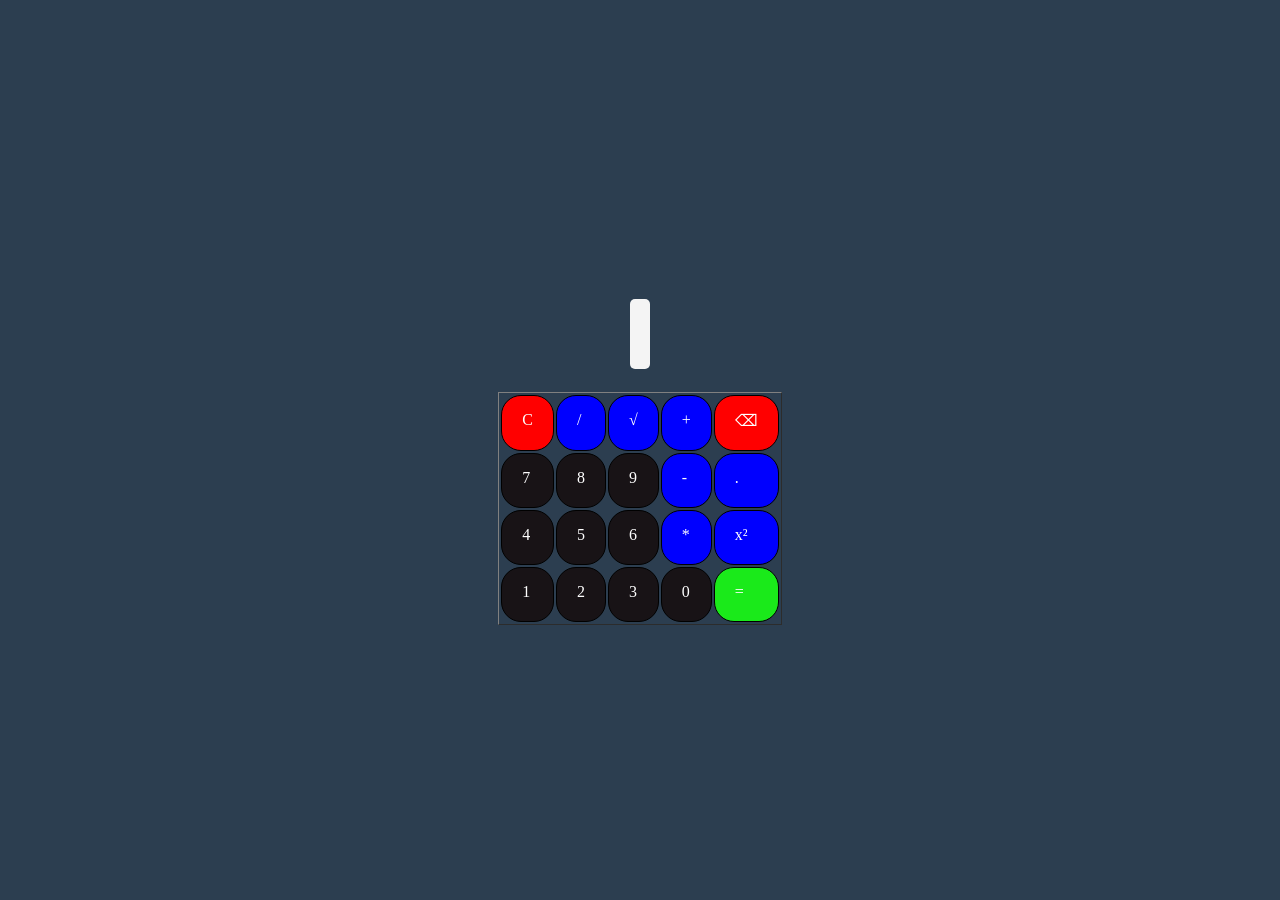
==== index.html @ 6fac0949 "Rename scelet.html to index.html" ====
<!DOCTYPE html>
<html lang="en">
<head>
    <meta charset="UTF-8">
    <meta name="viewport" content="width=device-width, initial-scale=1.0">
    <title>Calculator</title>
    
    <script src="index.js" defer></script>
    <link rel="stylesheet" href="colors.css"
</head>
<body>
    <h2 id="result">  </h2>
 <table class="table" border="1">
    <tr>
        <td class="A">C</td>
        <td class="operator">/</td>
        <td class="operator">√</td>
        <td class="operator">+</td>
        <td class="A">⌫</td>
    </tr>
    <tr>
        <td class="number">7</td>
        <td class="number">8</td>
        <td class="number">9</td>
        <td class="operator">-</td>
        <td class="operator">.</td>
        </td>
    </tr>
    <tr>
        <td class="number">4</td>
        <td class="number">5</td>
        <td class="number">6</td>
        <td class="operator">*</td>
        <td class="operator">x²</td>
    </tr>
    <tr>
        <td class="number">1</td>
        <td class="number">2</td>
        <td class="number">3</td>
        <td class="number">0</td>
        <td class="B">=</td>
    </tr>
 </table>   
</body>
</html>
---- colors.css ----
.table{
    justify-content: center;
    display:flex;
    flex-direction: row
    
}
td{
    border: 1px solid black;
    padding:20px;
    margin: 5px;
    padding-top: 15px;
    margin-top: 30px;
    border-radius:20px;
    transition: 0,2s;
}
h2{
    background-color: rgba(21, 13, 13, 0.738);
    color: black;
}
.number{
    background-color: rgba(21, 13, 13, 0.863);
    color: white;
}
.A{
    background-color: red;
    color: white;
}
.operator{
background-color: blue;
color: white;
}
.B{
    background-color:rgb(26, 234, 26);
    color: white;
}
td:hover {
    transform: scale(1.1); 
    cursor: pointer;      
}
#result {
    height: 50px;           
    background-color: #f4f4f4; 
    text-align: right;      
    padding: 10px;        
    font-size: 28px;       
    overflow: hidden;      
    border-radius: 5px;      
}
body {
    background-color: #2c3e50; 
    display: flex;
    flex-direction: column;
    align-items: center;
    justify-content: center;
    height: 100vh;
    margin: 0;
}
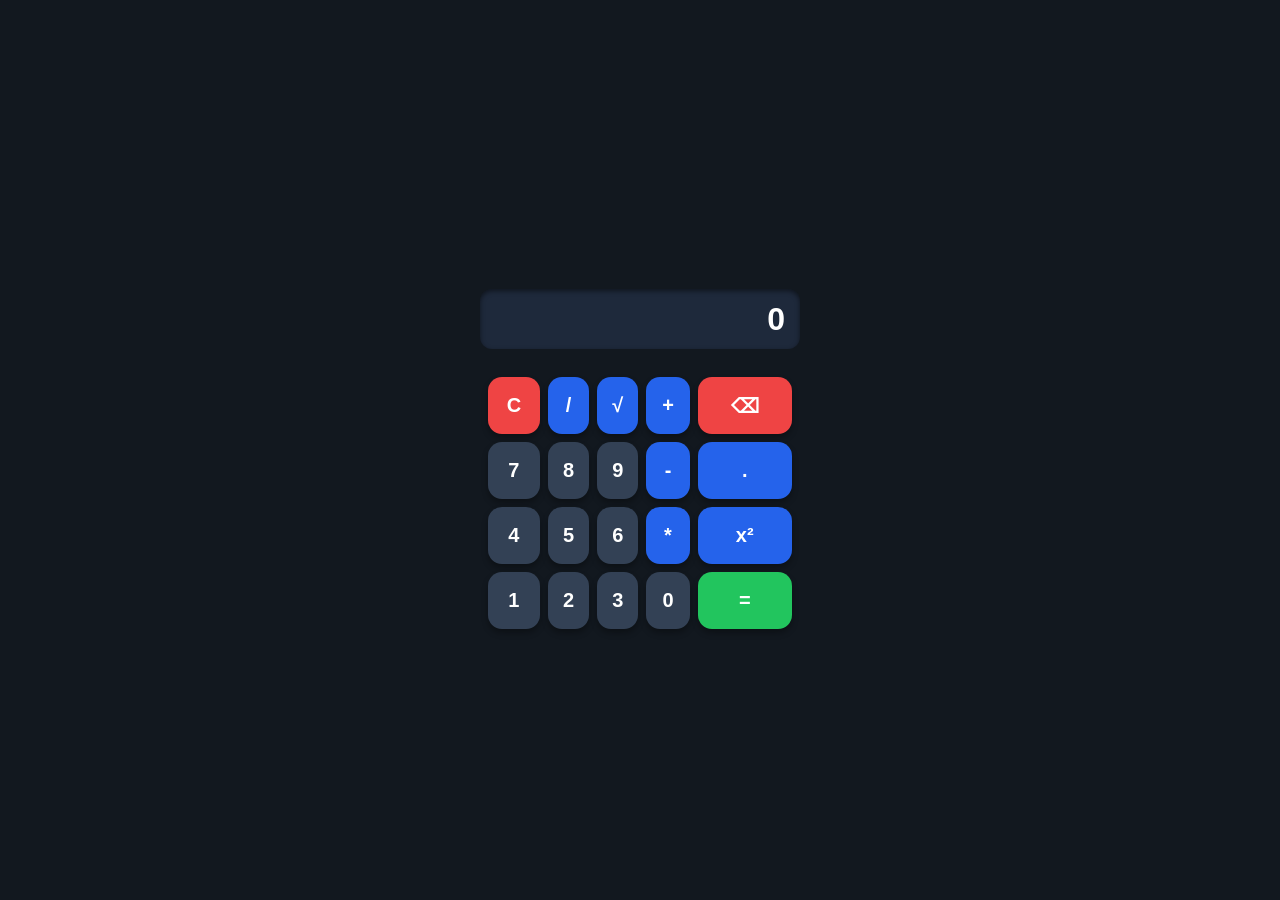
==== commit 1fe5d8f1: "Fix HTML structure and add initial result value" ====
--- a/index.html
+++ b/index.html
@@ -4,42 +4,43 @@
     <meta charset="UTF-8">
     <meta name="viewport" content="width=device-width, initial-scale=1.0">
     <title>Calculator</title>
-    
     <script src="index.js" defer></script>
-    <link rel="stylesheet" href="colors.css"
+    <link rel="stylesheet" href="colors.css">
 </head>
 <body>
-    <h2 id="result">  </h2>
- <table class="table" border="1">
-    <tr>
-        <td class="A">C</td>
-        <td class="operator">/</td>
-        <td class="operator">√</td>
-        <td class="operator">+</td>
-        <td class="A">⌫</td>
-    </tr>
-    <tr>
-        <td class="number">7</td>
-        <td class="number">8</td>
-        <td class="number">9</td>
-        <td class="operator">-</td>
-        <td class="operator">.</td>
-        </td>
-    </tr>
-    <tr>
-        <td class="number">4</td>
-        <td class="number">5</td>
-        <td class="number">6</td>
-        <td class="operator">*</td>
-        <td class="operator">x²</td>
-    </tr>
-    <tr>
-        <td class="number">1</td>
-        <td class="number">2</td>
-        <td class="number">3</td>
-        <td class="number">0</td>
-        <td class="B">=</td>
-    </tr>
- </table>   
+
+    <h2 id="result">0</h2>
+
+    <table class="table">
+        <tr>
+            <td class="A">C</td>
+            <td class="operator">/</td>
+            <td class="operator">√</td>
+            <td class="operator">+</td>
+            <td class="A">⌫</td>
+        </tr>
+        <tr>
+            <td class="number">7</td>
+            <td class="number">8</td>
+            <td class="number">9</td>
+            <td class="operator">-</td>
+            <td class="operator">.</td>
+        </tr>
+        <tr>
+            <td class="number">4</td>
+            <td class="number">5</td>
+            <td class="number">6</td>
+            <td class="operator">*</td>
+            <td class="operator">x²</td>
+        </tr>
+        <tr>
+            <td class="number">1</td>
+            <td class="number">2</td>
+            <td class="number">3</td>
+            <td class="number">0</td>
+            <td class="B">=</td>
+        </tr>
+    </table>   
+
 </body>
 </html>
--- a/colors.css
+++ b/colors.css
@@ -1,57 +1,79 @@
-.table{
-    justify-content: center;
-    display:flex;
-    flex-direction: row
-    
-}
-td{
-    border: 1px solid black;
-    padding:20px;
-    margin: 5px;
-    padding-top: 15px;
-    margin-top: 30px;
-    border-radius:20px;
-    transition: 0,2s;
-}
-h2{
-    background-color: rgba(21, 13, 13, 0.738);
-    color: black;
-}
-.number{
-    background-color: rgba(21, 13, 13, 0.863);
-    color: white;
-}
-.A{
-    background-color: red;
-    color: white;
-}
-.operator{
-background-color: blue;
-color: white;
-}
-.B{
-    background-color:rgb(26, 234, 26);
-    color: white;
-}
-td:hover {
-    transform: scale(1.1); 
-    cursor: pointer;      
-}
-#result {
-    height: 50px;           
-    background-color: #f4f4f4; 
-    text-align: right;      
-    padding: 10px;        
-    font-size: 28px;       
-    overflow: hidden;      
-    border-radius: 5px;      
-}
 body {
-    background-color: #2c3e50; 
+    background-color: #12181f; /* Глубокий тёмный фон */
     display: flex;
     flex-direction: column;
     align-items: center;
     justify-content: center;
-    height: 100vh;
+    min-height: 100vh;
     margin: 0;
-}+    font-family: Arial, sans-serif;
+}
+
+/* Экран вывода результатов */
+#result {
+    width: 320px;
+    height: 60px;
+    line-height: 60px;
+    background-color: #1e293b; /* Тёмно-синяя подложка */
+    color: #ffffff;            /* Яркие белые цифры */
+    text-align: right;
+    padding: 0 15px;
+    font-size: 32px;
+    font-weight: bold;
+    border-radius: 12px;
+    box-shadow: inset 0 2px 5px rgba(0, 0, 0, 0.5);
+    box-sizing: border-box;
+    overflow-x: auto;          /* Строка не ломает размер вывода */
+    white-space: nowrap;
+    margin-bottom: 20px;
+}
+
+/* Таблица кнопок */
+.table {
+    border-collapse: separate;
+    border-spacing: 8px;       /* Равномерные отступы между кнопками */
+    width: 320px;              /* Ширина совпадает с полем вывода */
+}
+
+td {
+    border: none;
+    height: 55px;
+    text-align: center;
+    vertical-align: middle;
+    font-size: 20px;
+    font-weight: bold;
+    border-radius: 14px;
+    transition: transform 0.2s ease, background-color 0.2s ease;
+    user-select: none;
+    box-shadow: 0 4px 6px rgba(0, 0, 0, 0.3);
+}
+
+td:hover {
+    transform: scale(1.05);
+    cursor: pointer;
+}
+
+td:active {
+    transform: scale(0.95);
+}
+
+/* Цвета кнопок */
+.number {
+    background-color: #334155;
+    color: #ffffff;
+}
+
+.operator {
+    background-color: #2563eb;
+    color: #ffffff;
+}
+
+.A {
+    background-color: #ef4444;
+    color: #ffffff;
+}
+
+.B {
+    background-color: #22c55e;
+    color: #ffffff;
+}
